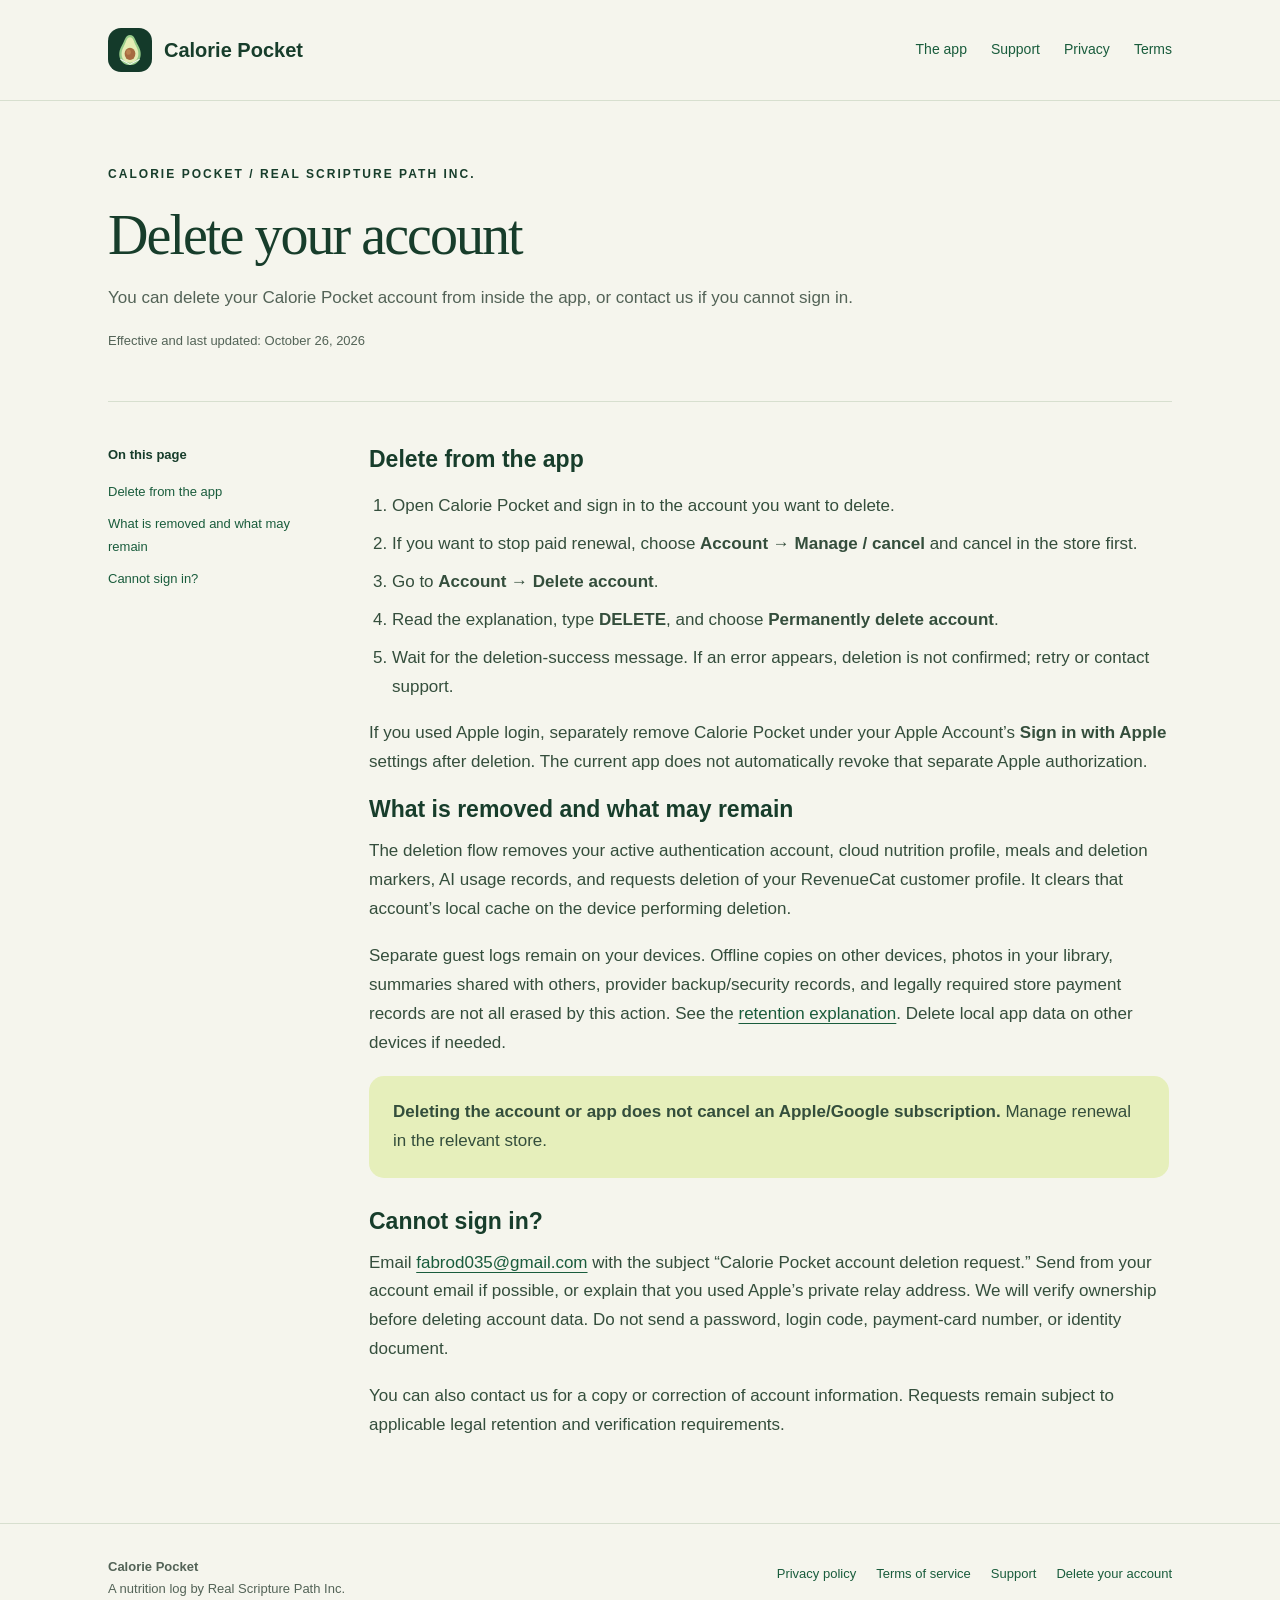
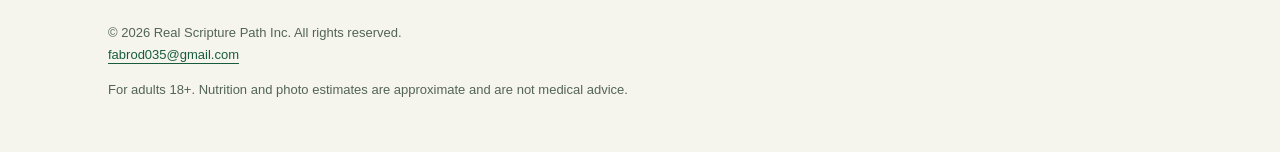
==== delete-account.html @ abe977d9 "Publish Calorie Pocket support and legal website" ====
<!doctype html>
<html lang="en"><head><meta charset="utf-8"><meta name="viewport" content="width=device-width, initial-scale=1"><title>Delete your account — Calorie Pocket</title><meta name="description" content="You can delete your Calorie Pocket account from inside the app, or contact us if you cannot sign in."><meta name="theme-color" content="#173d2b"><meta name="color-scheme" content="light"><link rel="icon" href="mark.svg" type="image/svg+xml"><link rel="stylesheet" href="styles.css"></head>
<body><a class="skip" href="#main">Skip to content</a><header><div class="wrap header"><a class="brand" href="index.html"><img src="mark.svg" width="44" height="44" alt="">Calorie Pocket</a><nav aria-label="Main navigation"><a href="index.html">The app</a><a href="support.html">Support</a><a href="privacy.html">Privacy</a><a href="terms.html">Terms</a></nav></div></header><main id="main" class="wrap"><div class="page-title"><span class="eyebrow">Calorie Pocket / Real Scripture Path Inc.</span><h1>Delete your account</h1><p>You can delete your Calorie Pocket account from inside the app, or contact us if you cannot sign in.</p><p class="date">Effective and last updated: October 26, 2026</p></div><div class="legal-layout"><aside class="contents" aria-label="On this page"><strong>On this page</strong><a href="#steps">Delete from the app</a><a href="#removed">What is removed and what may remain</a><a href="#help">Cannot sign in?</a></aside><article class="prose"><section aria-labelledby="steps"><h2 id="steps">Delete from the app</h2><ol><li>Open Calorie Pocket and sign in to the account you want to delete.</li><li>If you want to stop paid renewal, choose <strong>Account → Manage / cancel</strong> and cancel in the store first.</li><li>Go to <strong>Account → Delete account</strong>.</li><li>Read the explanation, type <strong>DELETE</strong>, and choose <strong>Permanently delete account</strong>.</li><li>Wait for the deletion-success message. If an error appears, deletion is not confirmed; retry or contact support.</li></ol><p>If you used Apple login, separately remove Calorie Pocket under your Apple Account’s <strong>Sign in with Apple</strong> settings after deletion. The current app does not automatically revoke that separate Apple authorization.</p></section><section aria-labelledby="removed"><h2 id="removed">What is removed and what may remain</h2><p>The deletion flow removes your active authentication account, cloud nutrition profile, meals and deletion markers, AI usage records, and requests deletion of your RevenueCat customer profile. It clears that account’s local cache on the device performing deletion.</p><p>Separate guest logs remain on your devices. Offline copies on other devices, photos in your library, summaries shared with others, provider backup/security records, and legally required store payment records are not all erased by this action. See the <a href="privacy.html#retention">retention explanation</a>. Delete local app data on other devices if needed.</p><div class="notice"><p><strong>Deleting the account or app does not cancel an Apple/Google subscription.</strong> Manage renewal in the relevant store.</p></div></section><section aria-labelledby="help"><h2 id="help">Cannot sign in?</h2><p>Email <a href="mailto:fabrod035@gmail.com?subject=Calorie%20Pocket%20account%20deletion%20request">fabrod035@gmail.com</a> with the subject “Calorie Pocket account deletion request.” Send from your account email if possible, or explain that you used Apple’s private relay address. We will verify ownership before deleting account data. Do not send a password, login code, payment-card number, or identity document.</p><p>You can also contact us for a copy or correction of account information. Requests remain subject to applicable legal retention and verification requirements.</p></section></article></div></main><footer><div class="wrap"><div class="footer-top"><p><strong>Calorie Pocket</strong><br>A nutrition log by Real Scripture Path Inc.</p><nav aria-label="Footer navigation"><a href="privacy.html">Privacy policy</a><a href="terms.html">Terms of service</a><a href="support.html">Support</a><a href="delete-account.html">Delete your account</a></nav></div><p>© 2026 Real Scripture Path Inc. All rights reserved.<br><a href="mailto:fabrod035@gmail.com">fabrod035@gmail.com</a></p><p class="fine">For adults 18+. Nutrition and photo estimates are approximate and are not medical advice.</p></div></footer></body></html>
---- styles.css ----
@charset "UTF-8";
:root{color-scheme:light;--ink:#173d2b;--muted:#536357;--paper:#f5f5ed;--line:#d7dfcf;--green:#195c3c;--white:#fffef9;--lime:#e6efbb}*{box-sizing:border-box}body{margin:0;background:var(--paper);color:var(--ink);font:17px/1.7 -apple-system,BlinkMacSystemFont,"Segoe UI",sans-serif}a{color:var(--green);text-underline-offset:4px}a:hover{text-decoration-thickness:2px}a:focus-visible,summary:focus-visible{outline:3px solid #7c861c;outline-offset:5px;border-radius:3px}.skip{position:absolute;top:-90px;left:20px;background:white;padding:12px;z-index:10}.skip:focus{top:12px}.wrap{max-width:1120px;margin:auto;padding:0 28px}header{border-bottom:1px solid var(--line)}.header{display:flex;align-items:center;justify-content:space-between;gap:22px;min-height:100px;padding-top:20px;padding-bottom:20px}.brand{display:flex;align-items:center;gap:12px;font-size:20px;font-weight:750;text-decoration:none;color:var(--ink);white-space:nowrap}.brand img{width:44px;height:44px;border-radius:13px}nav{display:flex;flex-wrap:wrap;gap:10px 24px}nav a{font-size:14px;text-decoration:none;padding:7px 0}nav a[aria-current=page]{text-decoration:underline;font-weight:700}.eyebrow{text-transform:uppercase;letter-spacing:.17em;font-weight:750;font-size:12px}.hero{padding:86px 0 78px}.hero h1{font-family:Georgia,"Times New Roman",serif;font-size:clamp(44px,7vw,76px);font-weight:400;letter-spacing:-.05em;line-height:1.08;margin:22px 0;max-width:800px}.intro{font-size:20px;max-width:690px;color:var(--muted)}.button{display:inline-block;padding:12px 23px;border-radius:100px;background:var(--green);color:white;text-decoration:none;font-weight:650;font-size:15px;margin:12px 12px 0 0}.button.outline{background:transparent;border:1px solid var(--line);color:var(--ink)}.cards{display:grid;grid-template-columns:repeat(3,1fr);gap:20px;margin:0 0 70px}.card{background:var(--white);border:1px solid var(--line);border-radius:22px;padding:27px}.number{display:block;font-size:12px;font-weight:750;color:#61723d;letter-spacing:.1em}.card h2{font-size:22px;line-height:1.25;margin:18px 0 12px}.card p{font-size:15px;color:var(--muted)}.band{padding:34px;background:var(--lime);border-radius:24px;margin:0 0 70px}.band h2{margin-top:0;font-size:26px}.band p{max-width:780px}.page-title{padding:58px 0 36px;border-bottom:1px solid var(--line);margin-bottom:42px}.page-title h1{font-family:Georgia,"Times New Roman",serif;font-weight:400;font-size:clamp(38px,5vw,56px);line-height:1.15;letter-spacing:-.035em;margin:15px 0}.page-title p{max-width:750px;color:var(--muted)}.date{font-size:13px}.legal-layout{display:grid;grid-template-columns:205px minmax(0,1fr);gap:56px;padding-bottom:65px}.contents{font-size:13px;position:sticky;top:24px;align-self:start}.contents strong{display:block;margin-bottom:10px}.contents a{display:block;padding:5px 0;text-decoration:none}.prose{max-width:800px;min-width:0}.prose h2{font-size:23px;line-height:1.35;margin:36px 0 12px;scroll-margin-top:24px}.prose h2:first-child{margin-top:0}.prose h3{font-size:18px;margin:24px 0 8px}.prose p{margin:0 0 18px;color:#344e3c}.prose li{margin-bottom:9px;color:#344e3c}.prose ul,.prose ol{padding-left:23px}.notice{padding:22px 24px;background:var(--lime);border-radius:15px;margin-bottom:28px}.notice p:last-child{margin-bottom:0}.table-wrap{overflow:auto;border:1px solid var(--line);border-radius:14px;margin:22px 0}table{width:100%;border-collapse:collapse;text-align:left;font-size:14px;background:var(--white)}th,td{padding:15px;border-bottom:1px solid var(--line);vertical-align:top}th{color:var(--ink);background:#edf0e3}tr:last-child td{border:0}details{border-bottom:1px solid var(--line);padding:18px 0}summary{cursor:pointer;font-weight:650;font-size:18px}details p{padding-top:14px}footer{border-top:1px solid var(--line);padding:32px 0 38px;font-size:13px;color:var(--muted)}.footer-top{display:flex;justify-content:space-between;gap:20px;flex-wrap:wrap;margin-bottom:22px}.footer-top p{margin:0}footer nav{gap:10px 20px}footer nav a{font-size:13px}.fine{font-size:13px;color:var(--muted)}@media(max-width:760px){.header{align-items:flex-start;flex-direction:column;gap:12px;min-height:0}.wrap{padding-left:21px;padding-right:21px}nav{gap:8px 19px}.hero{padding:48px 0}.intro{font-size:18px}.cards{grid-template-columns:1fr;gap:13px;margin-bottom:38px}.card{padding:24px}.card h2{margin-top:9px}.band{padding:25px;margin-bottom:40px}.page-title{padding-top:36px;margin-bottom:28px}.legal-layout{display:block}.contents{position:static;border-bottom:1px solid var(--line);padding-bottom:20px;margin-bottom:30px}.contents a{display:inline-block;margin-right:17px}.prose h2{font-size:22px}.table-wrap{margin-left:-2px;margin-right:-2px}th,td{padding:12px;min-width:140px}}@media(prefers-reduced-motion:no-preference){html{scroll-behavior:smooth}}@media print{header,footer,.contents,.skip,.button{display:none}.legal-layout{display:block}.wrap{max-width:none;padding:0}.page-title{padding-top:0}body{font-size:11pt;background:white}.notice{border:1px solid #aaa}a{color:inherit}.prose{max-width:none}}
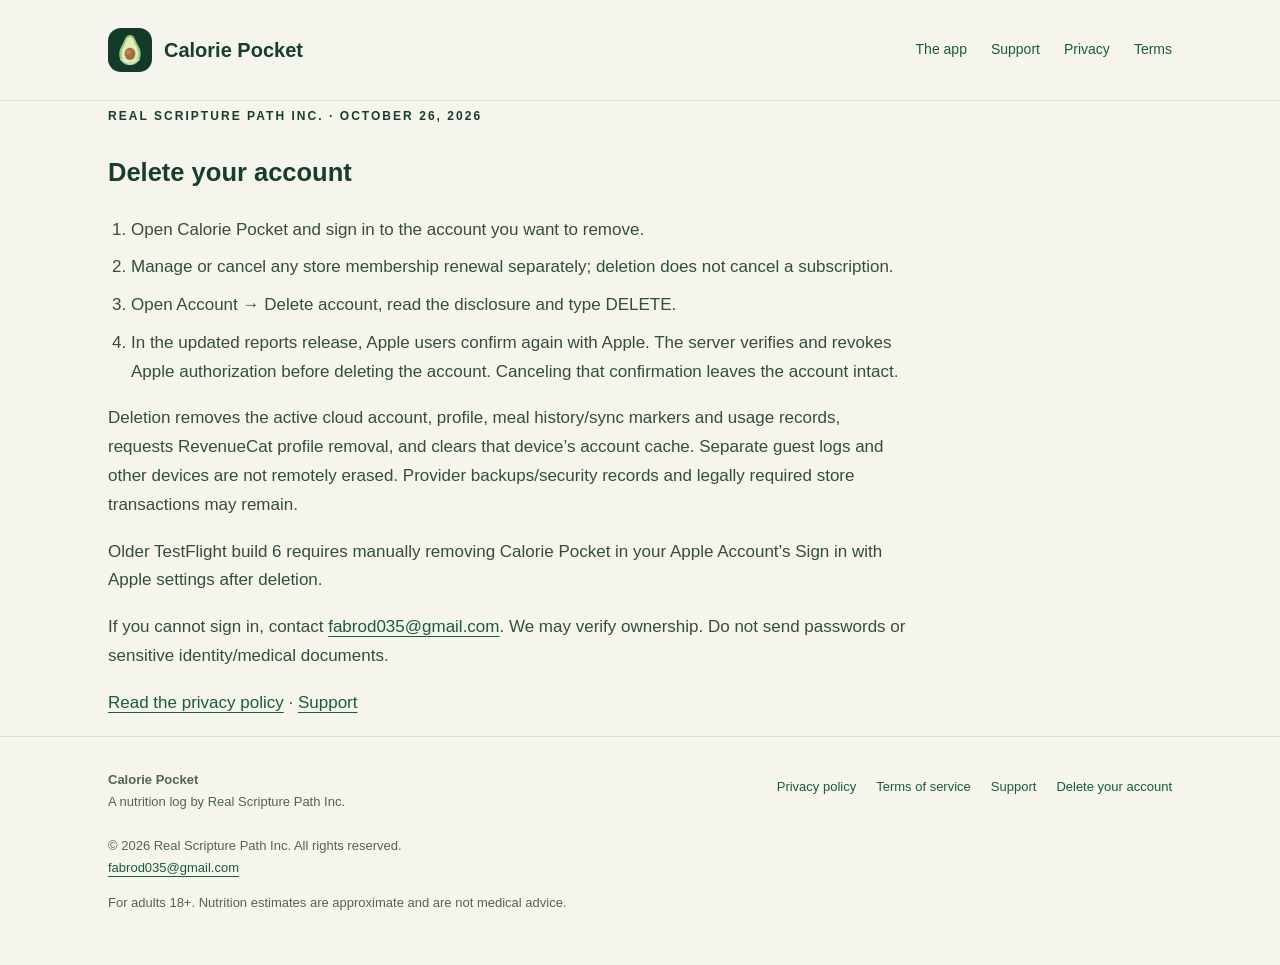
==== commit c952266f: "Describe free core tracking and optional Pro nutrition reports" ====
--- a/delete-account.html
+++ b/delete-account.html
@@ -1,3 +1,3 @@
 <!doctype html>
-<html lang="en"><head><meta charset="utf-8"><meta name="viewport" content="width=device-width, initial-scale=1"><title>Delete your account — Calorie Pocket</title><meta name="description" content="You can delete your Calorie Pocket account from inside the app, or contact us if you cannot sign in."><meta name="theme-color" content="#173d2b"><meta name="color-scheme" content="light"><link rel="icon" href="mark.svg" type="image/svg+xml"><link rel="stylesheet" href="styles.css"></head>
-<body><a class="skip" href="#main">Skip to content</a><header><div class="wrap header"><a class="brand" href="index.html"><img src="mark.svg" width="44" height="44" alt="">Calorie Pocket</a><nav aria-label="Main navigation"><a href="index.html">The app</a><a href="support.html">Support</a><a href="privacy.html">Privacy</a><a href="terms.html">Terms</a></nav></div></header><main id="main" class="wrap"><div class="page-title"><span class="eyebrow">Calorie Pocket / Real Scripture Path Inc.</span><h1>Delete your account</h1><p>You can delete your Calorie Pocket account from inside the app, or contact us if you cannot sign in.</p><p class="date">Effective and last updated: October 26, 2026</p></div><div class="legal-layout"><aside class="contents" aria-label="On this page"><strong>On this page</strong><a href="#steps">Delete from the app</a><a href="#removed">What is removed and what may remain</a><a href="#help">Cannot sign in?</a></aside><article class="prose"><section aria-labelledby="steps"><h2 id="steps">Delete from the app</h2><ol><li>Open Calorie Pocket and sign in to the account you want to delete.</li><li>If you want to stop paid renewal, choose <strong>Account → Manage / cancel</strong> and cancel in the store first.</li><li>Go to <strong>Account → Delete account</strong>.</li><li>Read the explanation, type <strong>DELETE</strong>, and choose <strong>Permanently delete account</strong>.</li><li>Wait for the deletion-success message. If an error appears, deletion is not confirmed; retry or contact support.</li></ol><p>If you used Apple login, separately remove Calorie Pocket under your Apple Account’s <strong>Sign in with Apple</strong> settings after deletion. The current app does not automatically revoke that separate Apple authorization.</p></section><section aria-labelledby="removed"><h2 id="removed">What is removed and what may remain</h2><p>The deletion flow removes your active authentication account, cloud nutrition profile, meals and deletion markers, AI usage records, and requests deletion of your RevenueCat customer profile. It clears that account’s local cache on the device performing deletion.</p><p>Separate guest logs remain on your devices. Offline copies on other devices, photos in your library, summaries shared with others, provider backup/security records, and legally required store payment records are not all erased by this action. See the <a href="privacy.html#retention">retention explanation</a>. Delete local app data on other devices if needed.</p><div class="notice"><p><strong>Deleting the account or app does not cancel an Apple/Google subscription.</strong> Manage renewal in the relevant store.</p></div></section><section aria-labelledby="help"><h2 id="help">Cannot sign in?</h2><p>Email <a href="mailto:fabrod035@gmail.com?subject=Calorie%20Pocket%20account%20deletion%20request">fabrod035@gmail.com</a> with the subject “Calorie Pocket account deletion request.” Send from your account email if possible, or explain that you used Apple’s private relay address. We will verify ownership before deleting account data. Do not send a password, login code, payment-card number, or identity document.</p><p>You can also contact us for a copy or correction of account information. Requests remain subject to applicable legal retention and verification requirements.</p></section></article></div></main><footer><div class="wrap"><div class="footer-top"><p><strong>Calorie Pocket</strong><br>A nutrition log by Real Scripture Path Inc.</p><nav aria-label="Footer navigation"><a href="privacy.html">Privacy policy</a><a href="terms.html">Terms of service</a><a href="support.html">Support</a><a href="delete-account.html">Delete your account</a></nav></div><p>© 2026 Real Scripture Path Inc. All rights reserved.<br><a href="mailto:fabrod035@gmail.com">fabrod035@gmail.com</a></p><p class="fine">For adults 18+. Nutrition and photo estimates are approximate and are not medical advice.</p></div></footer></body></html>+<html lang="en"><head><meta charset="utf-8"><meta name="viewport" content="width=device-width, initial-scale=1"><title>Delete your account — Calorie Pocket</title><meta name="description" content="Support for Calorie Pocket accounts, meal logs, subscriptions, and photo estimates."><meta name="theme-color" content="#173d2b"><meta name="color-scheme" content="light"><link rel="icon" href="mark.svg" type="image/svg+xml"><link rel="stylesheet" href="styles.css"></head>
+<body><a class="skip" href="#main">Skip to content</a><header><div class="wrap header"><a class="brand" href="index.html"><img src="mark.svg" width="44" height="44" alt="">Calorie Pocket</a><nav aria-label="Main navigation"><a href="index.html">The app</a><a href="support.html">Support</a><a href="privacy.html">Privacy</a><a href="terms.html">Terms</a></nav></div></header><main id="main" class="wrap"><article class="prose"><span class="eyebrow">Real Scripture Path Inc. · October 26, 2026</span><h1>Delete your account</h1><ol><li>Open Calorie Pocket and sign in to the account you want to remove.</li><li>Manage or cancel any store membership renewal separately; deletion does not cancel a subscription.</li><li>Open Account → Delete account, read the disclosure and type DELETE.</li><li>In the updated reports release, Apple users confirm again with Apple. The server verifies and revokes Apple authorization before deleting the account. Canceling that confirmation leaves the account intact.</li></ol><p>Deletion removes the active cloud account, profile, meal history/sync markers and usage records, requests RevenueCat profile removal, and clears that device’s account cache. Separate guest logs and other devices are not remotely erased. Provider backups/security records and legally required store transactions may remain.</p><p>Older TestFlight build 6 requires manually removing Calorie Pocket in your Apple Account’s Sign in with Apple settings after deletion.</p><p>If you cannot sign in, contact <a href="mailto:fabrod035@gmail.com?subject=Calorie%20Pocket%20account%20deletion">fabrod035@gmail.com</a>. We may verify ownership. Do not send passwords or sensitive identity/medical documents.</p><p><a href="privacy.html">Read the privacy policy</a> · <a href="support.html">Support</a></p></article></main><footer><div class="wrap"><div class="footer-top"><p><strong>Calorie Pocket</strong><br>A nutrition log by Real Scripture Path Inc.</p><nav aria-label="Footer navigation"><a href="privacy.html">Privacy policy</a><a href="terms.html">Terms of service</a><a href="support.html">Support</a><a href="delete-account.html">Delete your account</a></nav></div><p>© 2026 Real Scripture Path Inc. All rights reserved.<br><a href="mailto:fabrod035@gmail.com">fabrod035@gmail.com</a></p><p class="fine">For adults 18+. Nutrition estimates are approximate and are not medical advice.</p></div></footer></body></html>
